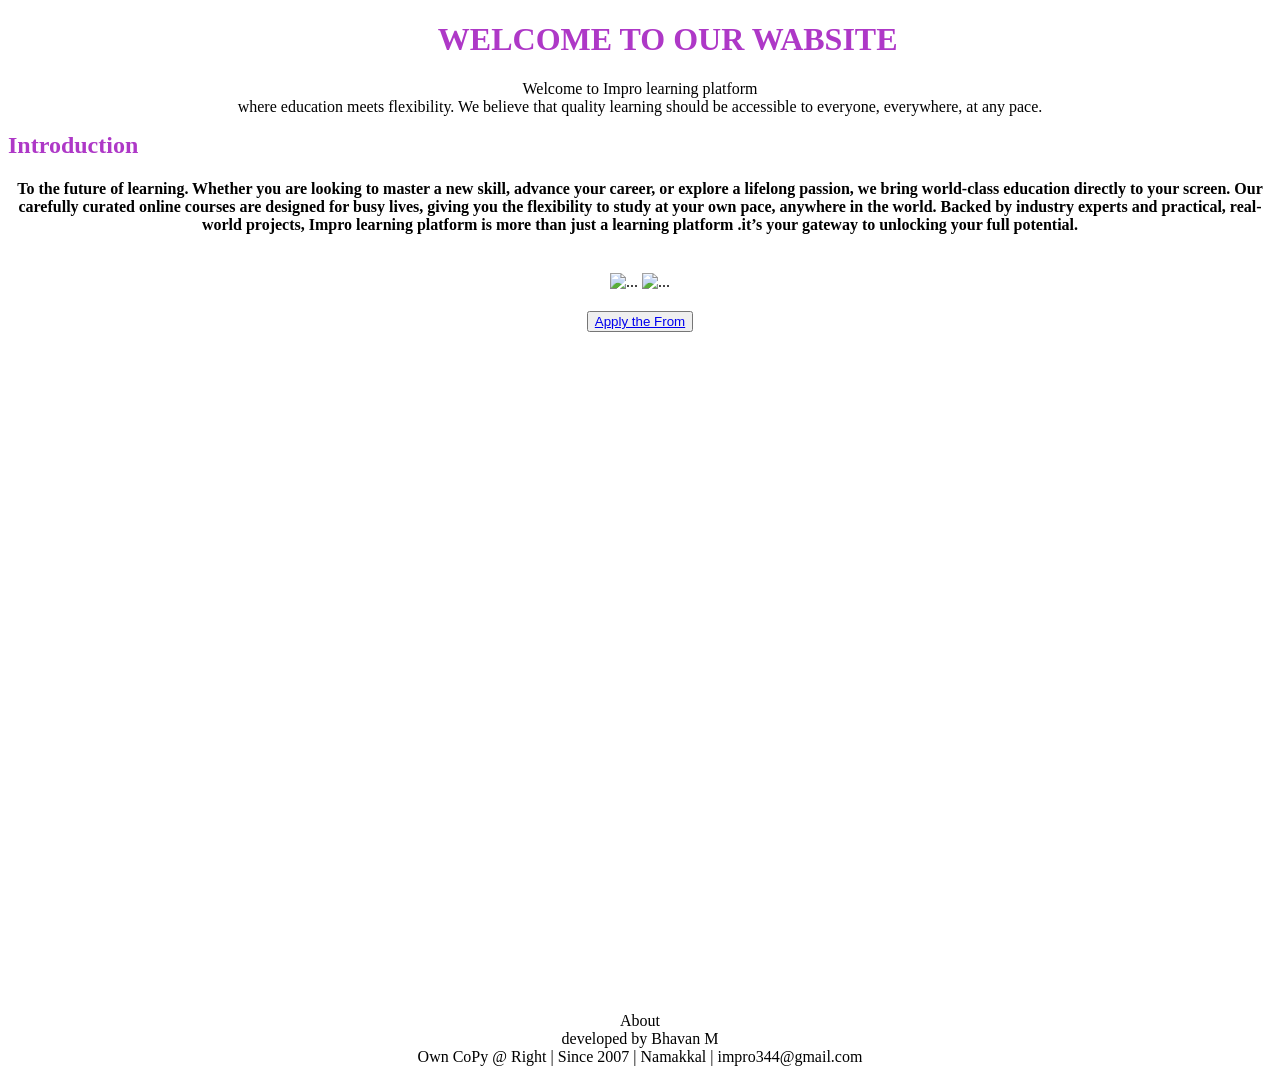
==== index.html @ 61ff94fa "file created" ====
<!doctype html>
<html lang="en">
  <head>
    <link rel="stylesheet" href="style.css" />
  </head>

  <body class="bady-container">
    <h1 class="title-cantainer-1">
      &nbsp; &nbsp; &nbsp; &nbsp;WELCOME TO OUR WABSITE
    </h1>
    <p class="title-cantainer-2">
      Welcome to Impro learning platform
      <br />
      where education meets flexibility. We believe that quality learning should
      be accessible to everyone, everywhere, at any pace.
    </p>
    <div class="container">
      <div class="row align-items-start">
        <div class="col">Introduction</div>
      </div>
    </div>
    <h4 class="t99">
      To the future of learning. Whether you are looking to master a new skill,
      advance your career, or explore a lifelong passion, we bring world-class
      education directly to your screen. Our carefully curated online courses
      are designed for busy lives, giving you the flexibility to study at your
      own pace, anywhere in the world. Backed by industry experts and practical,
      real-world projects, Impro learning platform is more than just a learning
      platform .it’s your gateway to unlocking your full potential.
    </h4>

    &nbsp; &nbsp; &nbsp; &nbsp; &nbsp; &nbsp; &nbsp; &nbsp; &nbsp; &nbsp; &nbsp;
    &nbsp; &nbsp; &nbsp; &nbsp; &nbsp; &nbsp; &nbsp;
    <div class="t100">
      <img
        src="../10782679_19197868.svg"
        class="rounded float-start"
        width="500"
        height="450"
        alt="..."
      />
      <img
        src="../21852411_sysadmin_03.svg"
        class="rounded float-end"
        width="500"
        height="450"
        alt="..."
      />
    </div>
    <div class="a1">
      <button>
        <a href="form.html"> Apply the From</a>
      </button>
    </div>
    <br />
    <br />
    &nbsp; &nbsp; &nbsp; &nbsp; &nbsp; &nbsp; &nbsp; &nbsp;
    <iframe
      width="500"
      height="300"
      src="https://www.youtube.com/embed/FYErehuSuuw?si=ApcywWR__IN5lxer"
      title="YouTube video player"
      frameborder="0"
      allow="
        accelerometer;
        autoplay;
        clipboard-write;
        encrypted-media;
        gyroscope;
        picture-in-picture;
        web-share;
      "
      referrerpolicy="strict-origin-when-cross-origin"
      allowfullscreen
    ></iframe>
    &nbsp; &nbsp; &nbsp; &nbsp; &nbsp; &nbsp; &nbsp; &nbsp; &nbsp; &nbsp; &nbsp;
    &nbsp; &nbsp; &nbsp; &nbsp; &nbsp; &nbsp; &nbsp; &nbsp; &nbsp; &nbsp; &nbsp;
    &nbsp; &nbsp; &nbsp; &nbsp; &nbsp; &nbsp; &nbsp; &nbsp; &nbsp; &nbsp; &nbsp;
    &nbsp; &nbsp; &nbsp; &nbsp; &nbsp; &nbsp; &nbsp; &nbsp; &nbsp; &nbsp; &nbsp;
    &nbsp;
    <iframe
      width="500"
      height="300"
      src="https://www.youtube.com/embed/vfs1wBDoqBY?si=LA19yxzs68iy35ah"
      title="YouTube video player"
      frameborder="0"
      allow="
        accelerometer;
        autoplay;
        clipboard-write;
        encrypted-media;
        gyroscope;
        picture-in-picture;
        web-share;
      "
      referrerpolicy="strict-origin-when-cross-origin"
      allowfullscreen
    ></iframe>

    <p class="fff1">
      About <br />
      developed by Bhavan M <br />
      Own CoPy @ Right | Since 2007 | Namakkal | impro344@gmail.com
    </p>
  </body>
</html>
---- style.css ----
.bady-container {
  background-color: #ffffff;
}

.title-cantainer-1 {
  color: #ae38c7;
  text-align: center;
}
.title-cantainer-2 {
  color: black;
  text-align: center;
}



.img {
  align-items: flex-start;
}

.a1 {
  text-align: center;
  color: green;
  padding: 20px;
  border-radius: 10px 20px 30px 40px;
}

.fff1 {
  text-align: center;
}

.t100{
    text-align: center;
}

.t99{
    text-align: center;
}
.container {
    font-size: x-large;
    font-weight: bold;
    color: #ae38c7;
}
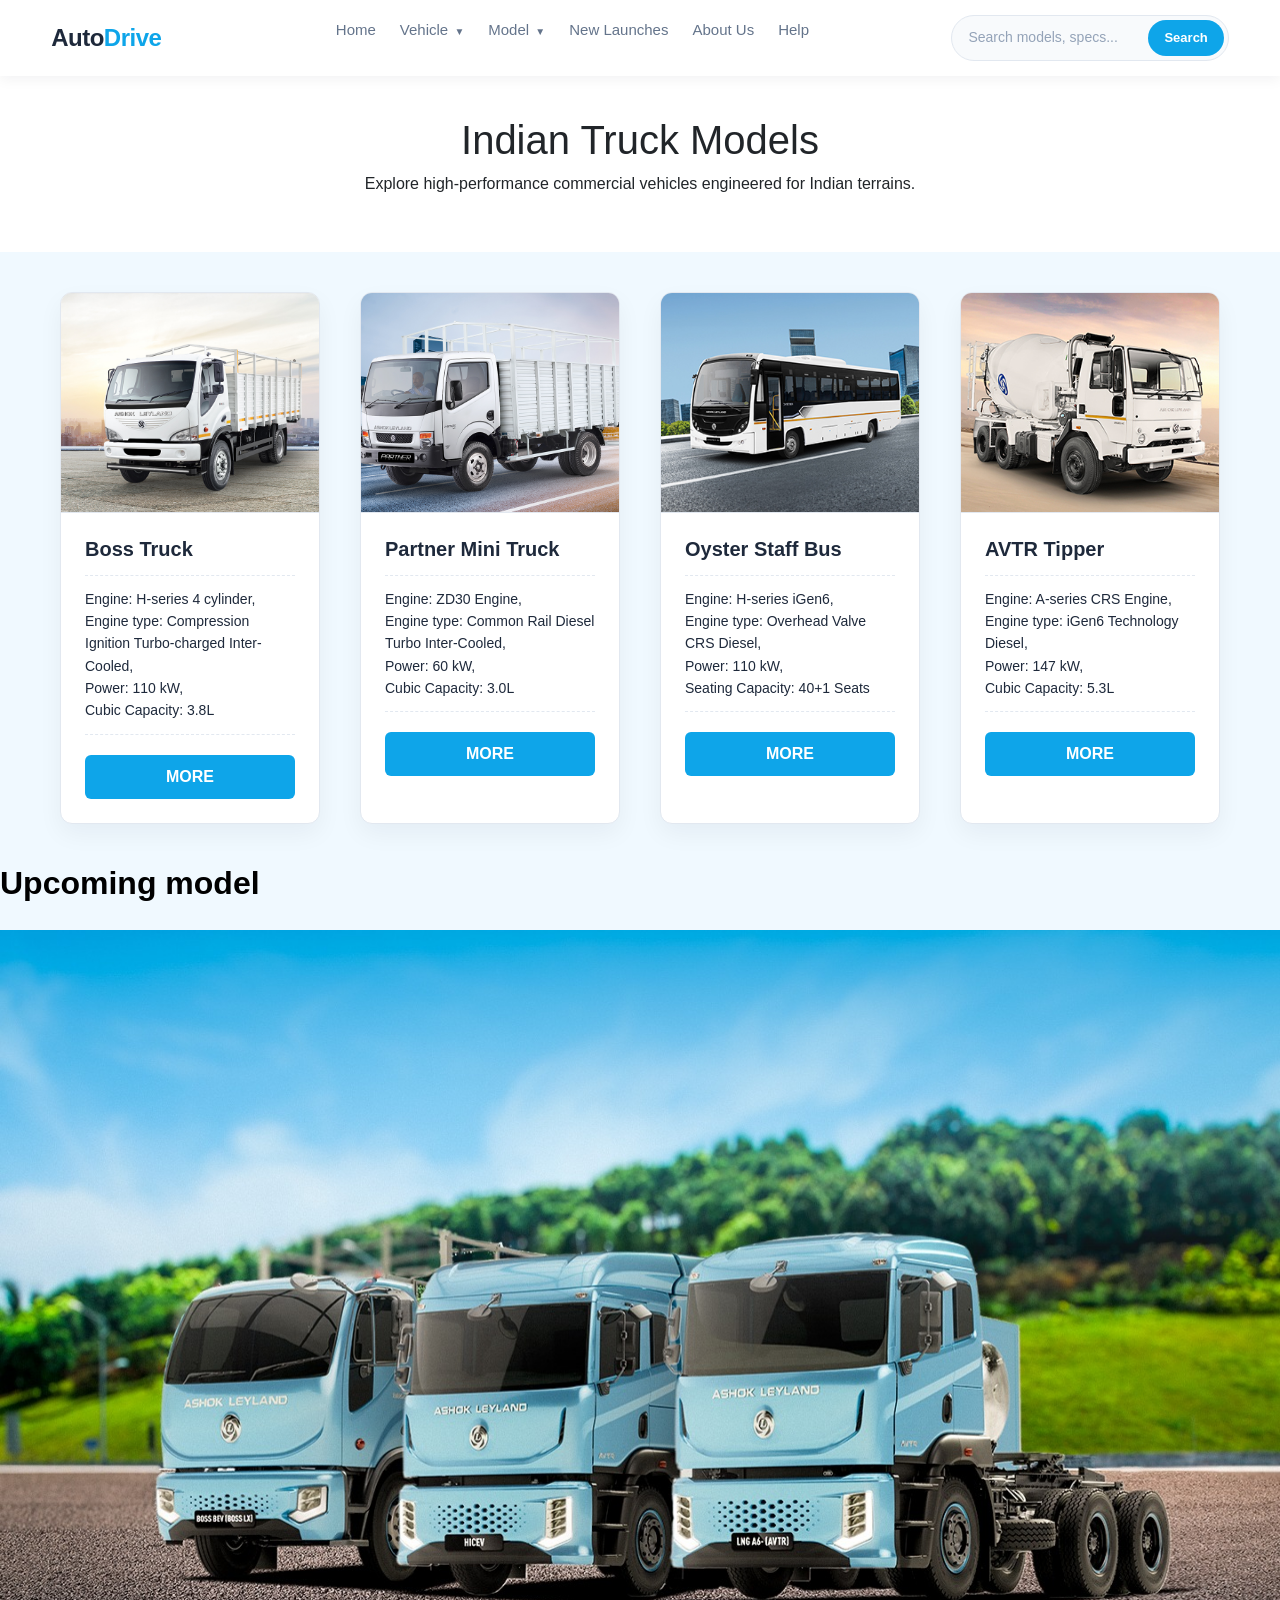
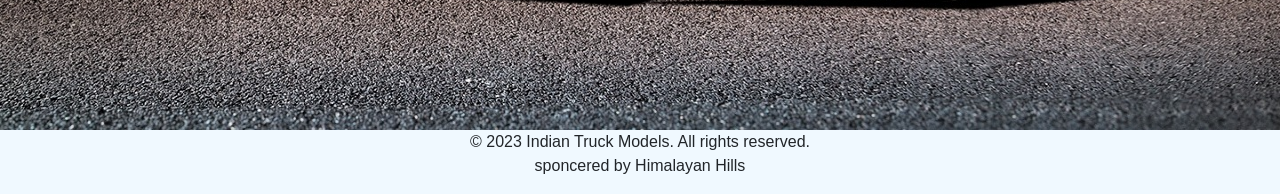
==== commit 7127a404: "Add files via upload" ====
--- a/index.html
+++ b/index.html
@@ -1,106 +1,153 @@
-<!doctype html>
-<html lang="en">
-  <head>
-    <link rel="stylesheet" href="style.css" />
-  </head>
-
-  <body class="bady-container">
-    <h1 class="title-cantainer-1">
-      &nbsp; &nbsp; &nbsp; &nbsp;WELCOME TO OUR WABSITE
-    </h1>
-    <p class="title-cantainer-2">
-      Welcome to Impro learning platform
-      <br />
-      where education meets flexibility. We believe that quality learning should
-      be accessible to everyone, everywhere, at any pace.
-    </p>
-    <div class="container">
-      <div class="row align-items-start">
-        <div class="col">Introduction</div>
-      </div>
-    </div>
-    <h4 class="t99">
-      To the future of learning. Whether you are looking to master a new skill,
-      advance your career, or explore a lifelong passion, we bring world-class
-      education directly to your screen. Our carefully curated online courses
-      are designed for busy lives, giving you the flexibility to study at your
-      own pace, anywhere in the world. Backed by industry experts and practical,
-      real-world projects, Impro learning platform is more than just a learning
-      platform .it’s your gateway to unlocking your full potential.
-    </h4>
-
-    &nbsp; &nbsp; &nbsp; &nbsp; &nbsp; &nbsp; &nbsp; &nbsp; &nbsp; &nbsp; &nbsp;
-    &nbsp; &nbsp; &nbsp; &nbsp; &nbsp; &nbsp; &nbsp;
-    <div class="t100">
-      <img
-        src="../10782679_19197868.svg"
-        class="rounded float-start"
-        width="500"
-        height="450"
-        alt="..."
-      />
-      <img
-        src="../21852411_sysadmin_03.svg"
-        class="rounded float-end"
-        width="500"
-        height="450"
-        alt="..."
-      />
-    </div>
-    <div class="a1">
-      <button>
-        <a href="form.html"> Apply the From</a>
-      </button>
-    </div>
-    <br />
-    <br />
-    &nbsp; &nbsp; &nbsp; &nbsp; &nbsp; &nbsp; &nbsp; &nbsp;
-    <iframe
-      width="500"
-      height="300"
-      src="https://www.youtube.com/embed/FYErehuSuuw?si=ApcywWR__IN5lxer"
-      title="YouTube video player"
-      frameborder="0"
-      allow="
-        accelerometer;
-        autoplay;
-        clipboard-write;
-        encrypted-media;
-        gyroscope;
-        picture-in-picture;
-        web-share;
-      "
-      referrerpolicy="strict-origin-when-cross-origin"
-      allowfullscreen
-    ></iframe>
-    &nbsp; &nbsp; &nbsp; &nbsp; &nbsp; &nbsp; &nbsp; &nbsp; &nbsp; &nbsp; &nbsp;
-    &nbsp; &nbsp; &nbsp; &nbsp; &nbsp; &nbsp; &nbsp; &nbsp; &nbsp; &nbsp; &nbsp;
-    &nbsp; &nbsp; &nbsp; &nbsp; &nbsp; &nbsp; &nbsp; &nbsp; &nbsp; &nbsp; &nbsp;
-    &nbsp; &nbsp; &nbsp; &nbsp; &nbsp; &nbsp; &nbsp; &nbsp; &nbsp; &nbsp; &nbsp;
-    &nbsp;
-    <iframe
-      width="500"
-      height="300"
-      src="https://www.youtube.com/embed/vfs1wBDoqBY?si=LA19yxzs68iy35ah"
-      title="YouTube video player"
-      frameborder="0"
-      allow="
-        accelerometer;
-        autoplay;
-        clipboard-write;
-        encrypted-media;
-        gyroscope;
-        picture-in-picture;
-        web-share;
-      "
-      referrerpolicy="strict-origin-when-cross-origin"
-      allowfullscreen
-    ></iframe>
-
-    <p class="fff1">
-      About <br />
-      developed by Bhavan M <br />
-      Own CoPy @ Right | Since 2007 | Namakkal | impro344@gmail.com
-    </p>
-  </body>
-</html>+<!doctype html>
+<html lang="en">
+  <head>
+    <meta charset="UTF-8" />
+    <meta name="viewport" content="width=device-width, initial-scale=1.0" />
+    <title>Indian Truck Models - AutoDrive</title>
+    <link
+      href="https://cdn.jsdelivr.net/npm/bootstrap@5.3.0/dist/css/bootstrap.min.css"
+      rel="stylesheet"
+    />
+    <link rel="stylesheet" href="style.css" />
+  </head>
+  <body>
+    <nav class="navbar">
+      <div class="nav-logo">
+        <a href="index.html">Auto<span>Drive</span></a>
+      </div>
+
+      <ul class="nav-links">
+        <li><a href="index.html">Home</a></li>
+
+        <li class="dropdown">
+          <a href="#" class="dropdown-trigger"
+            >Vehicle <span class="arrow">▼</span></a
+          >
+          <ul class="dropdown-menu">
+            <li><a href="trucks.html">Truck</a></li>
+            <li><a href="#">Bus</a></li>
+            <li><a href="#">Mini Truck</a></li>
+          </ul>
+        </li>
+
+        <li class="dropdown">
+          <a href="#" class="dropdown-trigger"
+            >Model <span class="arrow">▼</span></a
+          >
+          <ul class="dropdown-menu">
+            <li><a href="trucks.html">New Model</a></li>
+            <li><a href="#">Old Model</a></li>
+            <li><a href="#">Second Hand Model</a></li>
+          </ul>
+        </li>
+
+        <li><a href="#">New Launches</a></li>
+        <li><a href="#">About Us</a></li>
+        <li><a href="#">Help</a></li>
+      </ul>
+
+      <div class="nav-search">
+        <input type="text" placeholder="Search models, specs..." />
+        <button type="submit">Search</button>
+      </div>
+    </nav>
+
+    <header class="page-header">
+      <h1>Indian <span>Truck Models</span></h1>
+      <p>
+        Explore high-performance commercial vehicles engineered for Indian
+        terrains.
+      </p>
+    </header>
+
+    <div class="truck-cards-container">
+      <div class="card" style="width: 18rem">
+        <img
+          src="./_backend_wp-content_uploads_2024_02_02_Boss-LX-1_Banner-Desktop-1440x620px (1).jpg"
+          class="card-img-top"
+          alt="Boss Truck"
+        />
+        <div class="card-body">
+          <h5 class="card-title">Boss Truck</h5>
+          <p class="card-text">
+            Engine: H-series 4 cylinder, <br />
+            Engine type: Compression Ignition Turbo-charged Inter-Cooled, <br />
+            Power: 110 kW, <br />
+            Cubic Capacity: 3.8L
+          </p>
+          <a href="#" class="btn btn-primary">More</a>
+        </div>
+      </div>
+
+      <div class="card" style="width: 18rem">
+        <img
+          src="./_backend_wp-content_uploads_2024_02_Partner_6T_HSD_Banner-Desktop-1440x620px.jpg"
+          class="card-img-top"
+          alt="Partner Mini Truck"
+        />
+        <div class="card-body">
+          <h5 class="card-title">Partner Mini Truck</h5>
+          <p class="card-text">
+            Engine: ZD30 Engine, <br />
+            Engine type: Common Rail Diesel Turbo Inter-Cooled, <br />
+            Power: 60 kW, <br />
+            Cubic Capacity: 3.0L
+          </p>
+          <a href="#" class="btn btn-primary">More</a>
+        </div>
+      </div>
+
+      <div class="card" style="width: 18rem">
+        <img
+          src="./_backend_wp-content_uploads_2024_02_01_Oyster-ZX_Banner-Mobile-360x288px.jpg"
+          class="card-img-top"
+          alt="Oyster Commercial Bus"
+        />
+        <div class="card-body">
+          <h5 class="card-title">Oyster Staff Bus</h5>
+          <p class="card-text">
+            Engine: H-series iGen6, <br />
+            Engine type: Overhead Valve CRS Diesel, <br />
+            Power: 110 kW, <br />
+            Seating Capacity: 40+1 Seats
+          </p>
+          <a href="#" class="btn btn-primary">More</a>
+        </div>
+      </div>
+
+      <div class="card" style="width: 18rem">
+        <img
+          src="./_backend_wp-content_uploads_2024_03_02_RMC-Cargo-Cabin-1_Banner-Mobile-360x288px.jpg"
+          class="card-img-top"
+          alt="AVTR Tipper"
+        />
+        <div class="card-body">
+          <h5 class="card-title">AVTR Tipper</h5>
+          <p class="card-text">
+            Engine: A-series CRS Engine, <br />
+            Engine type: iGen6 Technology Diesel, <br />
+            Power: 147 kW, <br />
+            Cubic Capacity: 5.3L
+          </p>
+          <a href="#" class="btn btn-primary">More</a>
+        </div>
+      </div>
+    </div>
+    <h2>Upcoming model</h2>
+    <img
+      src="./_backend_wp-content_uploads_2024_10_10.jpeg"
+      width="100%"
+      height="800px"
+      class="img-100"
+    />
+
+    <footer>
+      <p class="text-center">
+        &copy; 2023 Indian Truck Models. All rights reserved. <br />
+        sponcered by Himalayan Hills
+      </p>
+    </footer>
+
+    <script src="https://cdn.jsdelivr.net/npm/bootstrap@5.3.0/dist/js/bootstrap.bundle.min.js"></script>
+  </body>
+</html>
--- a/style.css
+++ b/style.css
@@ -1,42 +1,268 @@
-.bady-container {
-  background-color: #ffffff;
-}
-
-.title-cantainer-1 {
-  color: #ae38c7;
-  text-align: center;
-}
-.title-cantainer-2 {
-  color: black;
-  text-align: center;
-}
-
-
-
-.img {
-  align-items: flex-start;
-}
-
-.a1 {
-  text-align: center;
-  color: green;
-  padding: 20px;
-  border-radius: 10px 20px 30px 40px;
-}
-
-.fff1 {
-  text-align: center;
-}
-
-.t100{
-    text-align: center;
-}
-
-.t99{
-    text-align: center;
-}
-.container {
-    font-size: x-large;
-    font-weight: bold;
-    color: #ae38c7;
-}+:root {
+    --light-blue: #0ea5e9;
+    --dark-blue-hover: #0284c7;
+    --text-dark: #1e293b;
+    --text-muted: #64748b;
+    --bg-page: #f0f9ff;
+    --bg-navbar: #ffffff;
+}
+
+* {
+    margin: 0;
+    padding: 0;
+    box-sizing: border-box;
+    font-family: 'Segoe UI', Tahoma, Geneva, Verdana, sans-serif;
+}
+
+body {
+    background-color: var(--bg-page);
+}
+
+
+.navbar {
+    display: flex;
+    justify-content: space-between;
+    align-items: center;
+    background-color: var(--bg-navbar);
+    padding: 15px 4%;
+    box-shadow: 0 4px 12px rgba(15, 23, 42, 0.05);
+    position: sticky;
+    top: 0;
+    z-index: 100;
+}
+
+.nav-logo a {
+    font-size: 24px;
+    font-weight: 700;
+    color: var(--text-dark);
+    text-decoration: none;
+    letter-spacing: -0.5px;
+}
+
+.nav-logo a span {
+    color: var(--light-blue);
+}
+
+.nav-links {
+    list-style: none;
+    display: flex;
+    align-items: center;
+    gap: 24px;
+}
+
+.nav-links a {
+    text-decoration: none;
+    color: var(--text-muted);
+    font-size: 15px;
+    font-weight: 500;
+    white-space: nowrap;
+    transition: color 0.2s ease;
+}
+
+.nav-links a:hover,
+.nav-links a.active {
+    color: var(--light-blue);
+}
+
+
+.dropdown {
+    position: relative;
+
+    .arrow {
+        font-size: 10px;
+        margin-left: 2px;
+        display: inline-block;
+        transition: transform 0.2s ease;
+    }
+}
+
+.dropdown-menu {
+    position: absolute;
+    top: 100%;
+    left: 50%;
+    transform: translateX(-50%) translateY(10px);
+    background-color: #ffffff;
+    min-width: 150px;
+    list-style: none;
+    border-radius: 8px;
+    padding: 8px 0;
+    box-shadow: 0 10px 25px rgba(15, 23, 42, 0.1);
+    border: 1px solid #f1f5f9;
+    opacity: 0;
+    visibility: hidden;
+    transition: opacity 0.2s ease, transform 0.2s ease, visibility 0.2s;
+}
+
+.dropdown:hover .dropdown-menu {
+    opacity: 1;
+    visibility: visible;
+    transform: translateX(-50%) translateY(0px);
+}
+
+.dropdown:hover .arrow {
+    transform: rotate(180deg);
+}
+
+.dropdown-menu li a {
+    display: block;
+    padding: 10px 20px;
+    color: var(--text-dark);
+    font-size: 14px;
+    font-weight: 500;
+    text-align: left;
+    transition: background-color 0.2s ease, color 0.2s ease;
+}
+
+.dropdown-menu li a:hover {
+    background-color: #f0f9ff;
+    color: var(--light-blue);
+}
+
+.nav-search {
+    display: flex;
+    align-items: center;
+    background-color: #f8fafc;
+    border: 1.5px solid #e2e8f0;
+    border-radius: 50px;
+    padding: 4px 4px 4px 16px;
+    transition: border-color 0.2s ease;
+}
+
+.nav-search:focus-within {
+    border-color: var(--light-blue);
+}
+
+.nav-search input {
+    border: none;
+    background: transparent;
+    outline: none;
+    font-size: 14px;
+    color: var(--text-dark);
+    width: 180px;
+}
+
+.nav-search input::placeholder {
+    color: #94a3b8;
+}
+
+.nav-search button {
+    background-color: var(--light-blue);
+    color: #ffffff;
+    border: none;
+    padding: 8px 16px;
+    border-radius: 50px;
+    font-size: 13px;
+    font-weight: 600;
+    cursor: pointer;
+    transition: background-color 0.2s ease;
+}
+
+.nav-search button:hover {
+    background-color: var(--dark-blue-hover);
+}
+
+.page-header {
+    text-align: center;
+    padding: 40px 20px;
+    background-color: #ffffff;
+
+}
+
+
+
+.truck-cards-container {
+    display: flex;
+    justify-content: center;
+    align-items: stretch;
+    gap: 40px;
+    max-width: 1200px;
+    margin: 40px auto;
+    padding: 0 20px;
+}
+
+.card {
+    background-color: #ffffff;
+    border: 1px solid #e2e8f0;
+    border-radius: 12px;
+    overflow: hidden;
+    box-shadow: 0 10px 25px rgba(15, 23, 42, 0.05);
+    display: flex;
+    flex-direction: column;
+
+}
+
+.card[style*="width: 18rem"]:hover {
+    transform: translateY(-5px);
+    box-shadow: 0 20px 25px -5px rgba(15, 23, 42, 0.1);
+}
+
+.card-img-top {
+    width: 100%;
+    height: 220px;
+    object-fit: cover;
+    border-bottom: 1px solid #e2e8f0 ;
+}
+
+.card-body {
+    padding: 24px;
+    display: flex;
+    flex-direction: column;
+    flex-grow: 1;
+}
+
+.card-title {
+    font-size: 20px;
+    font-weight: 700;
+    color: #1e293b;
+    margin-bottom: 14px;
+}
+
+.card-text {
+    font-size: 14px;
+    color: #1e293b;
+    line-height: 1.6;
+    border-top: 1px dashed #e2e8f0;
+    border-bottom: 1px dashed #e2e8f0;
+    padding: 12px 0;
+    margin-bottom: 20px;
+}
+
+.card-body .btn-primary {
+    width: 100%;
+    padding: 10px 18px;
+    background-color: #0ea5e9;
+    border: none;
+    color: #ffffff;
+    border-radius: 6px;
+    font-weight: 600;
+    text-transform: uppercase;
+    transition: background-color 0.2s ease;
+}
+
+.card-body .btn-primary:hover {
+    background-color: #0284c7;
+
+    @media (max-width: 680px) {
+        .truck-cards-container {
+            flex-direction: column;
+            align-items: center;
+            gap: 25px;
+        }
+    }
+}
+
+    h2 {
+        color: #000000;
+        padding-bottom: 20px;
+        font-family: arial;
+        font-weight: bold;
+
+
+    }
+
+    text-center {
+        text-align: center;
+        font-size: 14px;
+        color: #1e293b;
+        padding: 30px 0;
+    }
